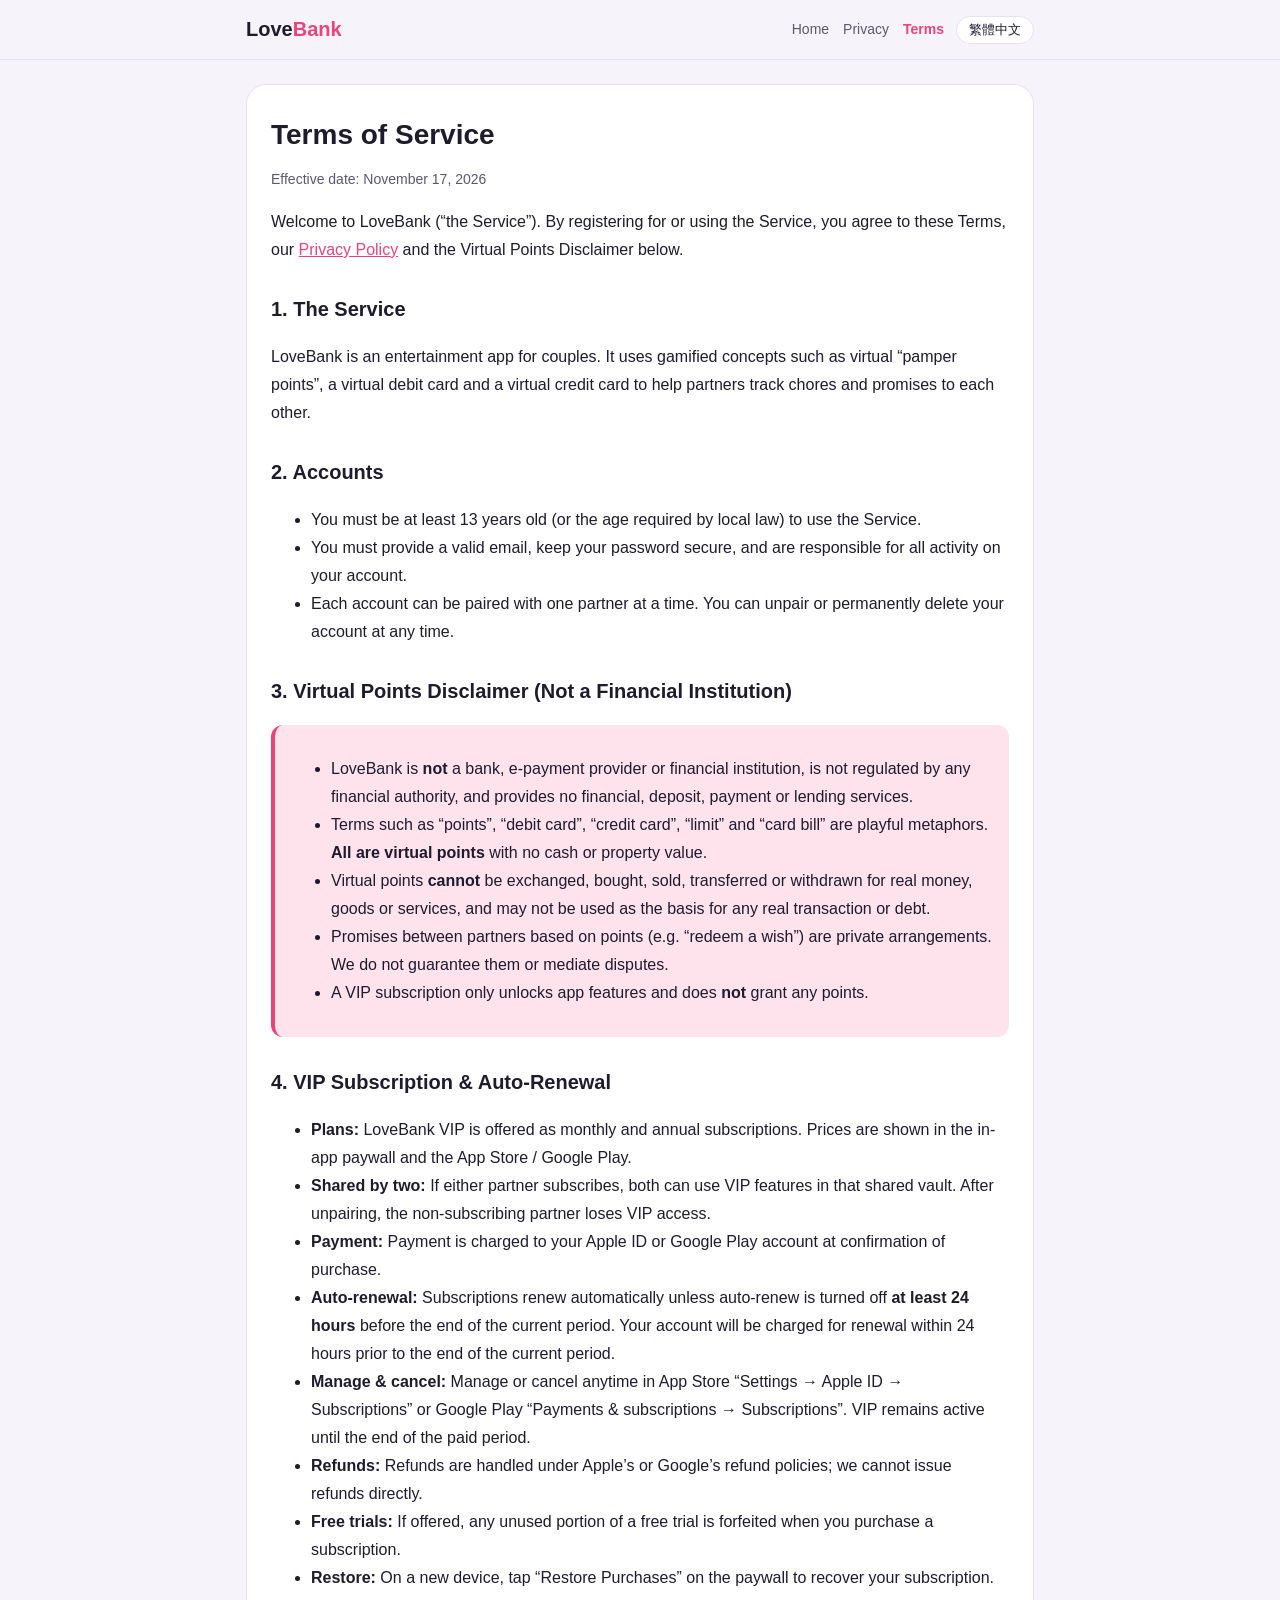
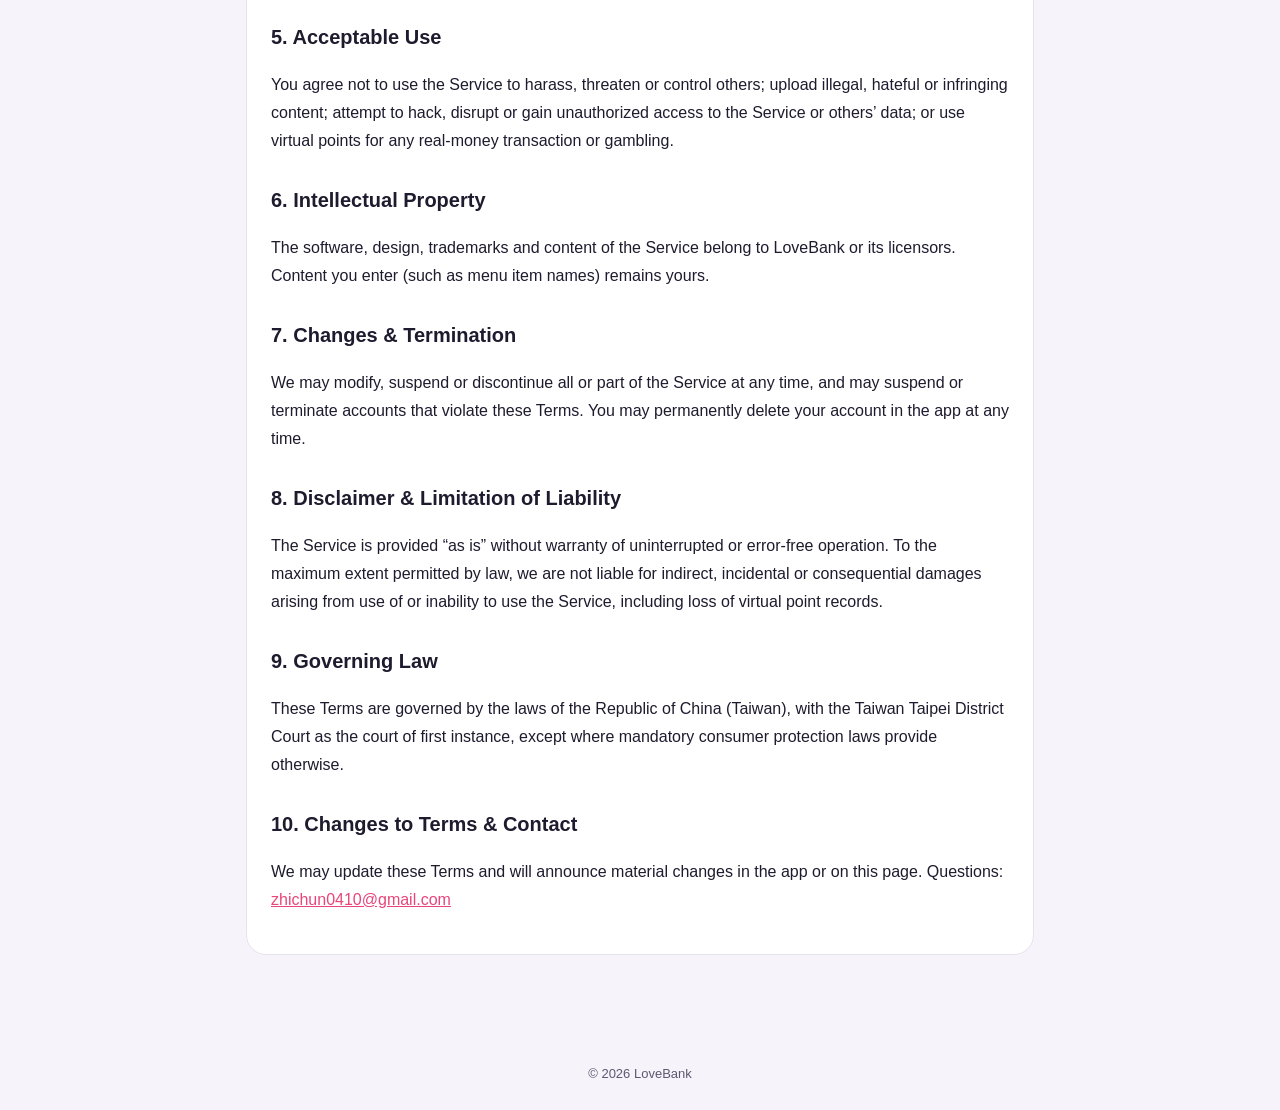
==== terms.html @ fd86a73c "LoveBank legal pages Co-Authored-By: Claude Opus 5.5 <noreply@anthropic.com>" ====
<!doctype html>
<html lang="zh-Hant">
<head>
  <meta charset="utf-8">
  <meta name="viewport" content="width=device-width, initial-scale=1">
  <title>LoveBank Terms of Service</title>
  <meta name="description" content="LoveBank 服務條款、自動續訂說明與虛擬點數免責聲明 / Terms of Service">
  <link rel="stylesheet" href="style.css">
  <script src="lang.js"></script>
</head>
<body>
  <header class="top">
    <div class="top-inner">
      <a class="brand" href="index.html">Love<span>Bank</span></a>
      <nav>
        <a href="index.html"><span data-lang="zh">首頁</span><span data-lang="en">Home</span></a>
        <a href="privacy.html"><span data-lang="zh">隱私權政策</span><span data-lang="en">Privacy</span></a>
        <a href="terms.html" aria-current="page"><span data-lang="zh">服務條款</span><span data-lang="en">Terms</span></a>
      </nav>
      <button class="lang-btn" id="lang-btn" type="button">English</button>
    </div>
  </header>

  <main>
    <!-- ======================= 繁體中文 ======================= -->
    <article class="card" data-lang="zh">
      <h1>服務條款</h1>
      <p class="muted">生效日期：2026 年 11 月 17 日</p>
      <p>歡迎使用 LoveBank（以下稱「本服務」）。當你註冊或使用本服務，即表示你已閱讀、瞭解並同意本條款、<a href="privacy.html">隱私權政策</a>與下方之虛擬點數免責聲明。</p>

      <h2>1. 服務說明</h2>
      <p>LoveBank 是一款提供情侶互動與記錄的娛樂型 App，透過「寵愛幣」虛擬點數、虛擬金融卡與虛擬信用卡等遊戲化設計，協助伴侶記錄家務分工與彼此的約定。</p>

      <h2>2. 帳號</h2>
      <ul>
        <li>你需年滿 13 歲（或你所在地區法律規定之年齡）始得使用本服務。</li>
        <li>你應提供正確的 Email 並妥善保管密碼，對帳號內的所有活動負責。</li>
        <li>每個帳號同一時間只能與一位伴侶配對。你可隨時解除綁定或永久刪除帳號。</li>
      </ul>

      <h2 id="disclaimer">3. 虛擬點數免責聲明（非真實金融機構）</h2>
      <div class="notice">
        <ul>
          <li>LoveBank <strong>不是</strong>銀行、電子支付機構或任何金融機構，未受任何金融主管機關監理，也不提供任何金融、存款、支付或借貸服務。</li>
          <li>App 內的「寵愛幣」、「金融卡」、「信用卡」、「額度」、「卡費」等名稱僅為遊戲化比喻，<strong>全部為虛擬點數</strong>，不具任何現金或財產價值。</li>
          <li>虛擬點數<strong>不可</strong>兌換、購買、出售、轉讓或提領為真實貨幣、商品或服務，亦不得作為任何交易或債務之依據。</li>
          <li>伴侶間依虛擬點數所做的約定（例如「兌換願望」）純屬雙方私下互動，本服務不保證其履行，亦不介入任何糾紛。</li>
          <li>VIP 訂閱僅解鎖 App 功能，<strong>不會</strong>增加任何虛擬點數。</li>
        </ul>
      </div>

      <h2 id="subscription">4. VIP 訂閱與自動續訂條款</h2>
      <ul>
        <li><strong>方案：</strong>LoveBank VIP 提供月訂閱與年訂閱，價格以 App 內付費牆及 App Store / Google Play 顯示為準。</li>
        <li><strong>雙人共享：</strong>情侶任一方訂閱，雙方皆可在該共享金庫中使用 VIP 功能。解除綁定後，未訂閱的一方將失去 VIP 權益。</li>
        <li><strong>付款：</strong>確認購買時，費用將從你的 Apple ID 或 Google Play 帳戶扣款。</li>
        <li><strong>自動續訂：</strong>訂閱將自動續訂，除非你在當期結束前<strong>至少 24 小時</strong>關閉自動續訂。續訂費用將於當期結束前 24 小時內扣款。</li>
        <li><strong>管理與取消：</strong>你可隨時至 App Store「設定 → Apple ID → 訂閱項目」或 Google Play「付款與訂閱 → 訂閱」管理或取消。取消後，VIP 權益持續至當期結束。</li>
        <li><strong>退款：</strong>退款依 Apple 或 Google 的退款政策處理，本服務無法直接退款。</li>
        <li><strong>免費試用：</strong>若有提供免費試用，未使用的試用期將在購買訂閱時作廢。</li>
        <li><strong>恢復購買：</strong>更換裝置時，可在付費牆點選「恢復購買」取回訂閱。</li>
      </ul>

      <h2>5. 使用規範</h2>
      <p>你同意不會：利用本服務騷擾、威脅或控制他人；上傳違法、仇恨或侵權內容；嘗試破解、干擾或未經授權存取本服務或他人資料；或將虛擬點數用於任何真實金錢交易或賭博。</p>

      <h2>6. 智慧財產權</h2>
      <p>本服務之軟體、介面設計、商標與內容之權利屬於 LoveBank 或其授權人。你自行輸入的內容（如價目表名稱）仍屬於你。</p>

      <h2>7. 服務變更與終止</h2>
      <p>我們得隨時修改、暫停或終止本服務之全部或一部分。若你違反本條款，我們得暫停或終止你的帳號。你可隨時於 App 內永久刪除帳號。</p>

      <h2>8. 免責與責任限制</h2>
      <p>本服務依「現況」提供，不保證不中斷或無錯誤。在法律允許的最大範圍內，我們不就因使用或無法使用本服務所生之間接、附帶或衍生損害負責，包括虛擬點數紀錄的遺失。</p>

      <h2>9. 準據法</h2>
      <p>本條款以中華民國（臺灣）法律為準據法，並以臺灣臺北地方法院為第一審管轄法院，但消費者保護法等強制規定另有規定者，從其規定。</p>

      <h2>10. 條款修改與聯絡方式</h2>
      <p>我們可能更新本條款，重大變更將於 App 或本網頁公告。如有疑問請來信：<a href="mailto:zhichun0410@gmail.com">zhichun0410@gmail.com</a></p>
    </article>

    <!-- ======================= English ======================= -->
    <article class="card" data-lang="en">
      <h1>Terms of Service</h1>
      <p class="muted">Effective date: November 17, 2026</p>
      <p>Welcome to LoveBank (“the Service”). By registering for or using the Service, you agree to these Terms, our <a href="privacy.html">Privacy Policy</a> and the Virtual Points Disclaimer below.</p>

      <h2>1. The Service</h2>
      <p>LoveBank is an entertainment app for couples. It uses gamified concepts such as virtual “pamper points”, a virtual debit card and a virtual credit card to help partners track chores and promises to each other.</p>

      <h2>2. Accounts</h2>
      <ul>
        <li>You must be at least 13 years old (or the age required by local law) to use the Service.</li>
        <li>You must provide a valid email, keep your password secure, and are responsible for all activity on your account.</li>
        <li>Each account can be paired with one partner at a time. You can unpair or permanently delete your account at any time.</li>
      </ul>

      <h2 id="disclaimer-en">3. Virtual Points Disclaimer (Not a Financial Institution)</h2>
      <div class="notice">
        <ul>
          <li>LoveBank is <strong>not</strong> a bank, e-payment provider or financial institution, is not regulated by any financial authority, and provides no financial, deposit, payment or lending services.</li>
          <li>Terms such as “points”, “debit card”, “credit card”, “limit” and “card bill” are playful metaphors. <strong>All are virtual points</strong> with no cash or property value.</li>
          <li>Virtual points <strong>cannot</strong> be exchanged, bought, sold, transferred or withdrawn for real money, goods or services, and may not be used as the basis for any real transaction or debt.</li>
          <li>Promises between partners based on points (e.g. “redeem a wish”) are private arrangements. We do not guarantee them or mediate disputes.</li>
          <li>A VIP subscription only unlocks app features and does <strong>not</strong> grant any points.</li>
        </ul>
      </div>

      <h2 id="subscription-en">4. VIP Subscription &amp; Auto-Renewal</h2>
      <ul>
        <li><strong>Plans:</strong> LoveBank VIP is offered as monthly and annual subscriptions. Prices are shown in the in-app paywall and the App Store / Google Play.</li>
        <li><strong>Shared by two:</strong> If either partner subscribes, both can use VIP features in that shared vault. After unpairing, the non-subscribing partner loses VIP access.</li>
        <li><strong>Payment:</strong> Payment is charged to your Apple ID or Google Play account at confirmation of purchase.</li>
        <li><strong>Auto-renewal:</strong> Subscriptions renew automatically unless auto-renew is turned off <strong>at least 24 hours</strong> before the end of the current period. Your account will be charged for renewal within 24 hours prior to the end of the current period.</li>
        <li><strong>Manage &amp; cancel:</strong> Manage or cancel anytime in App Store “Settings → Apple ID → Subscriptions” or Google Play “Payments &amp; subscriptions → Subscriptions”. VIP remains active until the end of the paid period.</li>
        <li><strong>Refunds:</strong> Refunds are handled under Apple’s or Google’s refund policies; we cannot issue refunds directly.</li>
        <li><strong>Free trials:</strong> If offered, any unused portion of a free trial is forfeited when you purchase a subscription.</li>
        <li><strong>Restore:</strong> On a new device, tap “Restore Purchases” on the paywall to recover your subscription.</li>
      </ul>

      <h2>5. Acceptable Use</h2>
      <p>You agree not to use the Service to harass, threaten or control others; upload illegal, hateful or infringing content; attempt to hack, disrupt or gain unauthorized access to the Service or others’ data; or use virtual points for any real-money transaction or gambling.</p>

      <h2>6. Intellectual Property</h2>
      <p>The software, design, trademarks and content of the Service belong to LoveBank or its licensors. Content you enter (such as menu item names) remains yours.</p>

      <h2>7. Changes &amp; Termination</h2>
      <p>We may modify, suspend or discontinue all or part of the Service at any time, and may suspend or terminate accounts that violate these Terms. You may permanently delete your account in the app at any time.</p>

      <h2>8. Disclaimer &amp; Limitation of Liability</h2>
      <p>The Service is provided “as is” without warranty of uninterrupted or error-free operation. To the maximum extent permitted by law, we are not liable for indirect, incidental or consequential damages arising from use of or inability to use the Service, including loss of virtual point records.</p>

      <h2>9. Governing Law</h2>
      <p>These Terms are governed by the laws of the Republic of China (Taiwan), with the Taiwan Taipei District Court as the court of first instance, except where mandatory consumer protection laws provide otherwise.</p>

      <h2>10. Changes to Terms &amp; Contact</h2>
      <p>We may update these Terms and will announce material changes in the app or on this page. Questions: <a href="mailto:zhichun0410@gmail.com">zhichun0410@gmail.com</a></p>
    </article>
  </main>
  <footer>© 2026 LoveBank</footer>
  <script>
    // 英文版錨點對應：terms.html#disclaimer / #subscription 在英文模式自動捲到英文段落
    (function () {
      function jump() {
        if (document.documentElement.lang !== 'en') return;
        var h = location.hash.replace('#', '');
        if (h === 'disclaimer' || h === 'subscription') {
          var el = document.getElementById(h + '-en');
          if (el) el.scrollIntoView();
        }
      }
      window.addEventListener('load', jump);
      window.addEventListener('hashchange', jump);
    })();
  </script>
</body>
</html>
---- style.css ----
:root {
  --bg: #f6f3fa;
  --surface: #ffffff;
  --ink: #1e1b2e;
  --muted: #5d5870;
  --primary: #e8457a;
  --primary-soft: #ffe3ec;
  --border: #e7e2ef;
}
@media (prefers-color-scheme: dark) {
  :root {
    --bg: #14121c;
    --surface: #1e1b2a;
    --ink: #f1eef8;
    --muted: #b4aec4;
    --primary: #ff7ea6;
    --primary-soft: #3a2232;
    --border: #2e2a3d;
  }
}
* { box-sizing: border-box; }
html { -webkit-text-size-adjust: 100%; }
body {
  margin: 0;
  background: var(--bg);
  color: var(--ink);
  font-family: -apple-system, BlinkMacSystemFont, "PingFang TC", "Noto Sans TC", "Microsoft JhengHei", "Segoe UI", sans-serif;
  line-height: 1.75;
}
header.top {
  position: sticky; top: 0; z-index: 10;
  background: color-mix(in srgb, var(--bg) 88%, transparent);
  backdrop-filter: blur(10px);
  border-bottom: 1px solid var(--border);
}
.top-inner {
  max-width: 820px; margin: 0 auto; padding: 12px 16px;
  display: flex; align-items: center; gap: 12px; flex-wrap: wrap;
}
.brand { font-weight: 900; font-size: 20px; color: var(--ink); text-decoration: none; }
.brand span { color: var(--primary); }
nav { display: flex; gap: 14px; flex-wrap: wrap; margin-left: auto; }
nav a { color: var(--muted); text-decoration: none; font-size: 14px; }
nav a[aria-current="page"] { color: var(--primary); font-weight: 700; }
.lang-btn {
  border: 1px solid var(--border); background: var(--surface); color: var(--ink);
  border-radius: 999px; padding: 4px 12px; font-size: 13px; cursor: pointer;
}
main { max-width: 820px; margin: 0 auto; padding: 24px 16px 64px; }
.card {
  background: var(--surface); border: 1px solid var(--border);
  border-radius: 20px; padding: 24px; margin-bottom: 20px;
}
h1 { font-size: 28px; line-height: 1.3; margin: 8px 0 4px; }
h2 { font-size: 20px; margin: 28px 0 8px; scroll-margin-top: 80px; }
h3 { font-size: 16px; margin: 20px 0 6px; }
p, li { color: var(--ink); overflow-wrap: anywhere; }
.muted { color: var(--muted); font-size: 14px; }
.notice {
  background: var(--primary-soft); border-left: 4px solid var(--primary);
  padding: 14px 16px; border-radius: 12px; margin: 16px 0;
}
.hero { text-align: center; padding: 32px 16px; }
.hero .emoji { font-size: 64px; }
.links { display: grid; grid-template-columns: repeat(auto-fit, minmax(220px, 1fr)); gap: 12px; }
.links a {
  display: block; text-decoration: none; color: var(--ink);
  background: var(--surface); border: 1px solid var(--border);
  border-radius: 16px; padding: 18px;
}
.links a strong { display: block; color: var(--primary); }
a { color: var(--primary); }
footer { text-align: center; color: var(--muted); font-size: 13px; padding: 24px 16px; }

/* 語言切換 */
[data-lang="en"] { display: none; }
html[lang="en"] [data-lang="zh"] { display: none; }
html[lang="en"] [data-lang="en"] { display: revert; }
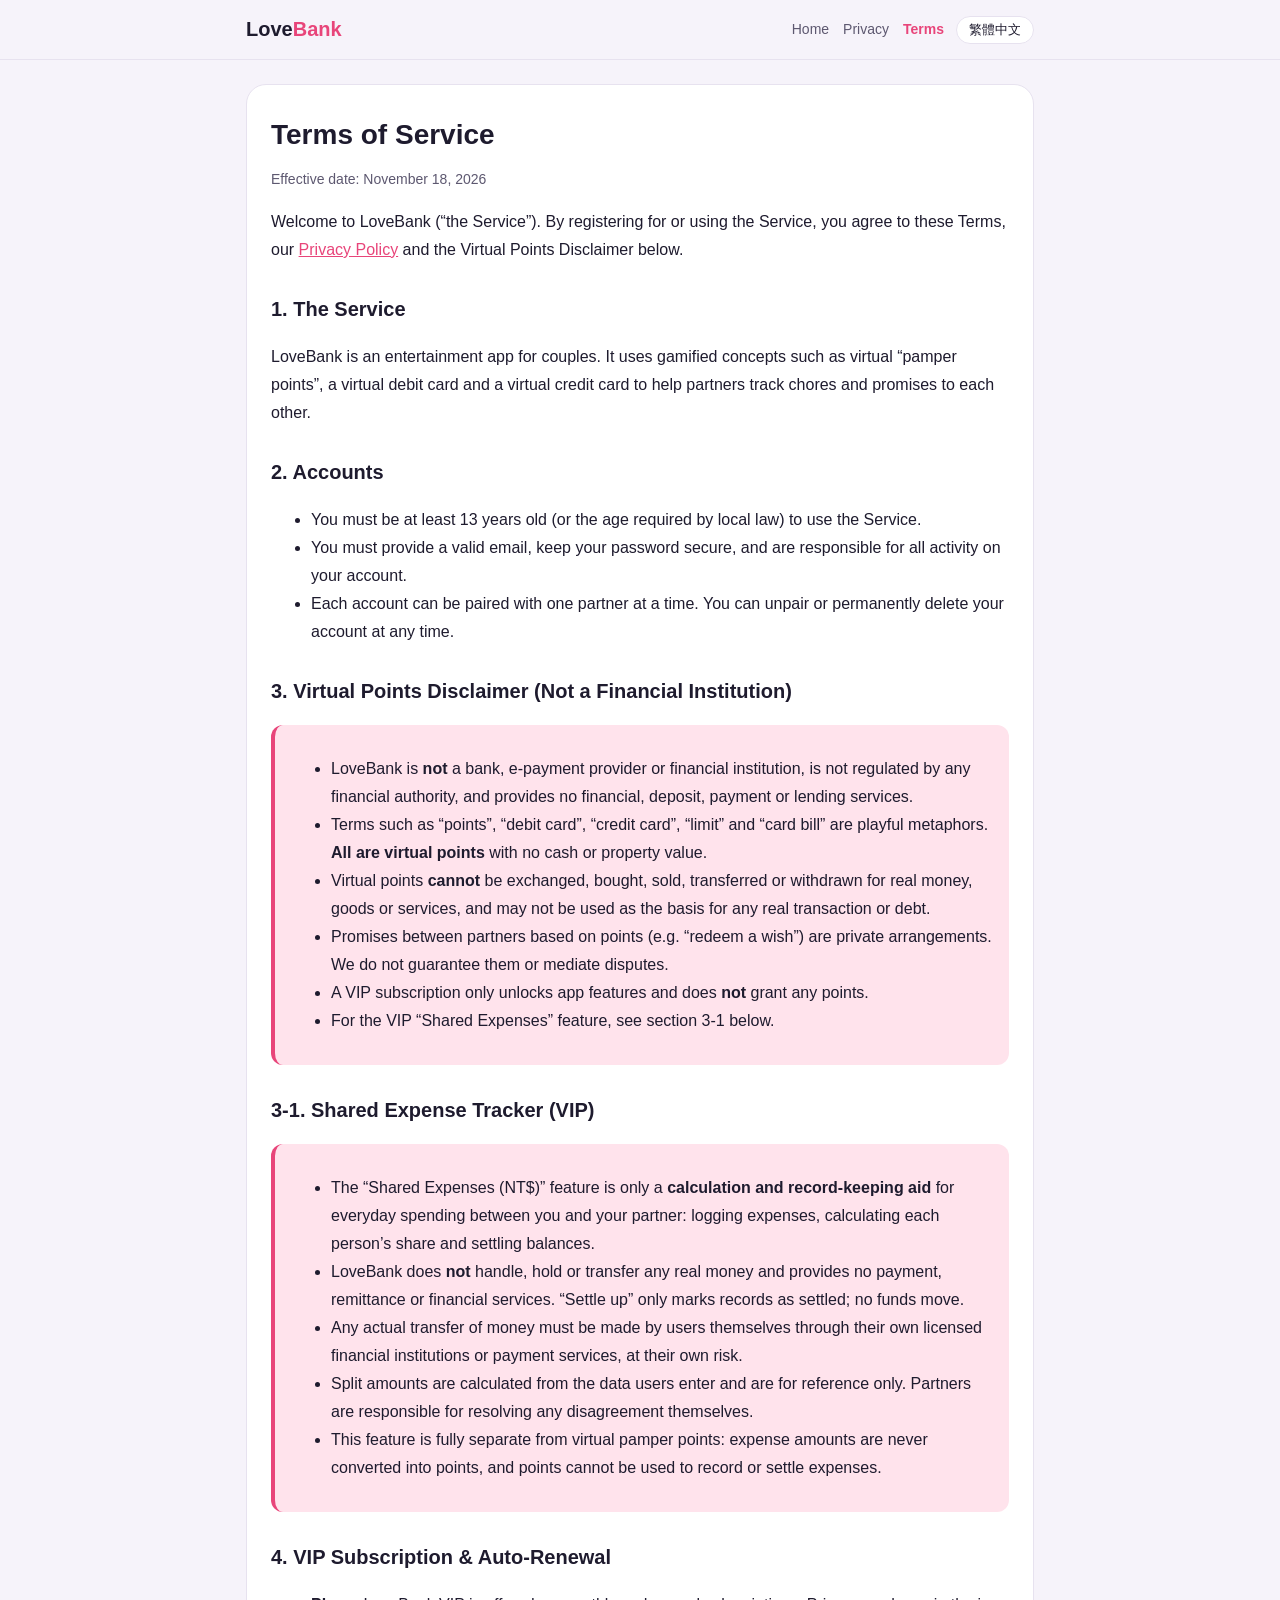
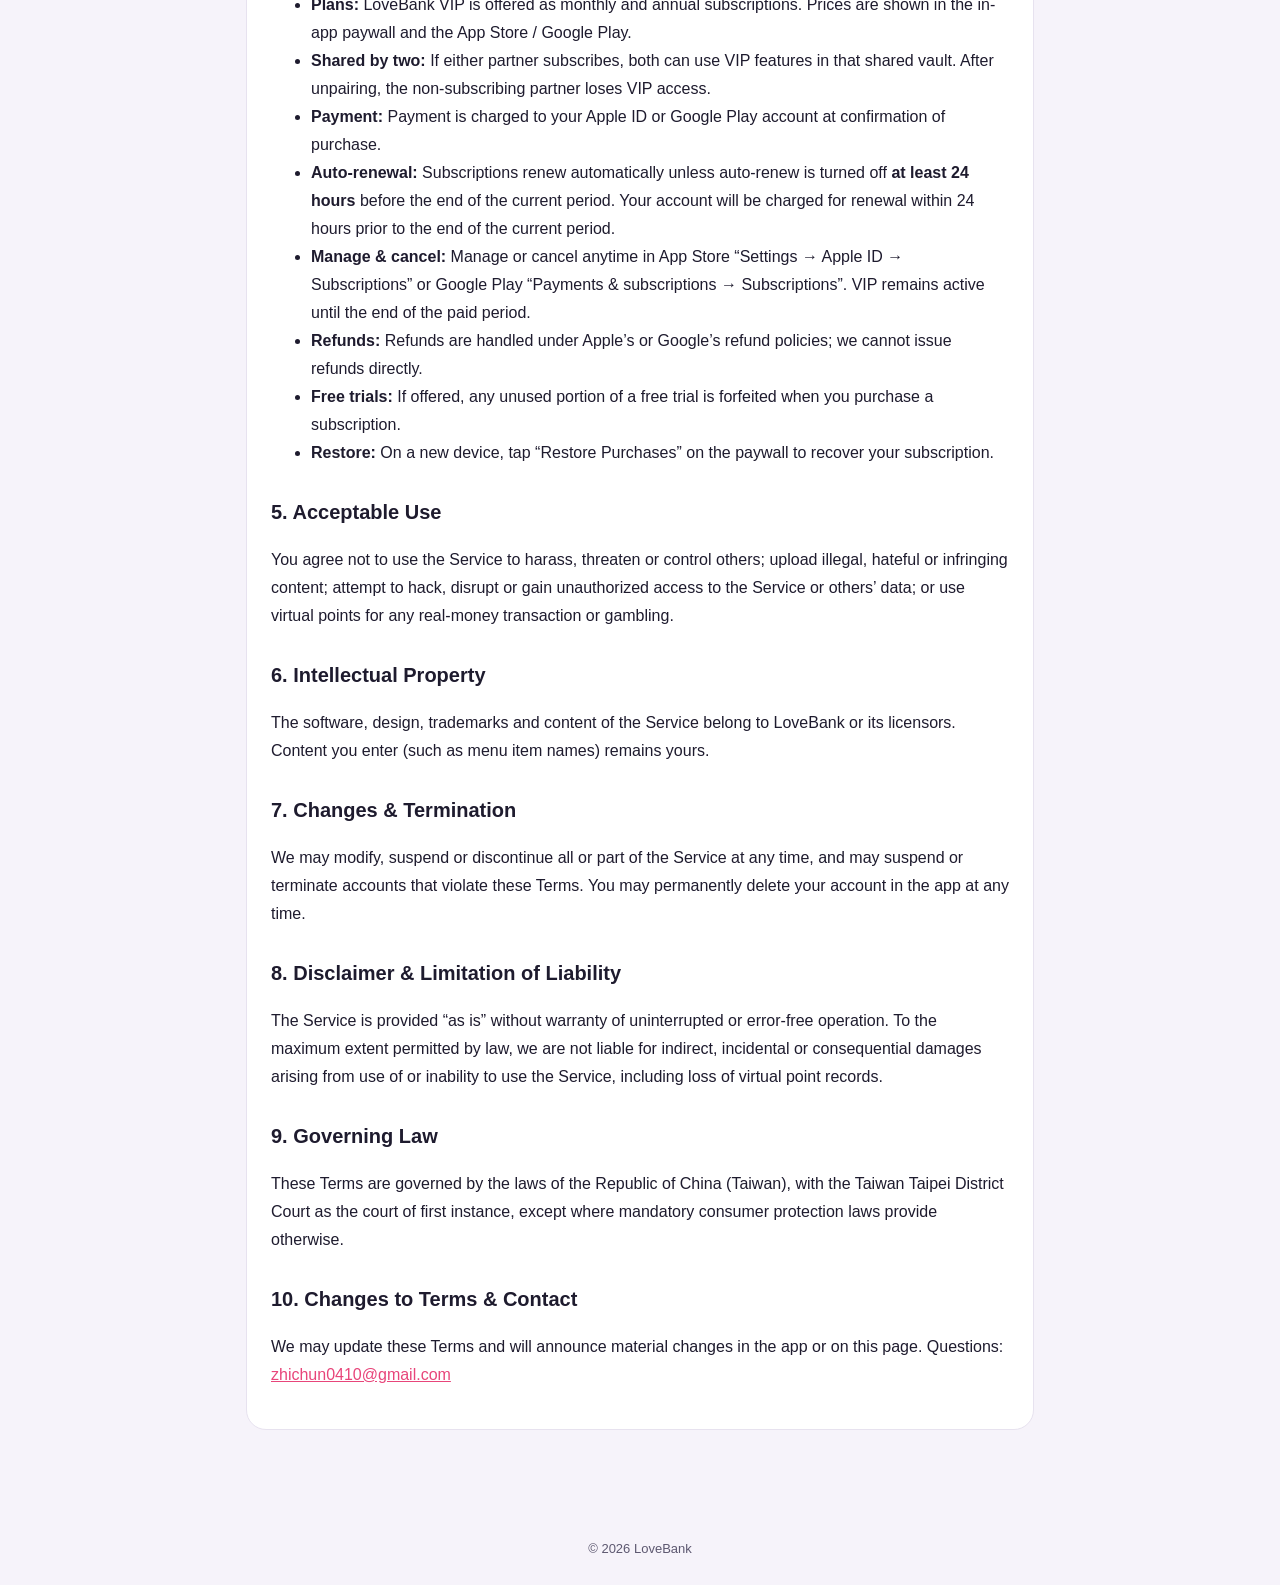
==== commit f37d130d: "Add shared expense (NT$) disclaimer and privacy details Co-Authored-By: Claude Opus 5.5 <noreply@ant" ====
--- a/terms.html
+++ b/terms.html
@@ -25,7 +25,7 @@
     <!-- ======================= 繁體中文 ======================= -->
     <article class="card" data-lang="zh">
       <h1>服務條款</h1>
-      <p class="muted">生效日期：2026 年 11 月 17 日</p>
+      <p class="muted">生效日期：2026 年 11 月 18 日</p>
       <p>歡迎使用 LoveBank（以下稱「本服務」）。當你註冊或使用本服務，即表示你已閱讀、瞭解並同意本條款、<a href="privacy.html">隱私權政策</a>與下方之虛擬點數免責聲明。</p>
 
       <h2>1. 服務說明</h2>
@@ -46,6 +46,18 @@
           <li>虛擬點數<strong>不可</strong>兌換、購買、出售、轉讓或提領為真實貨幣、商品或服務，亦不得作為任何交易或債務之依據。</li>
           <li>伴侶間依虛擬點數所做的約定（例如「兌換願望」）純屬雙方私下互動，本服務不保證其履行，亦不介入任何糾紛。</li>
           <li>VIP 訂閱僅解鎖 App 功能，<strong>不會</strong>增加任何虛擬點數。</li>
+          <li>VIP 的「真實共同記帳」功能請另見下方第 3-1 條說明。</li>
+        </ul>
+      </div>
+
+      <h2 id="expense">3-1. 真實共同記帳功能說明（VIP）</h2>
+      <div class="notice">
+        <ul>
+          <li>「真實共同記帳（NT$）」僅為你與伴侶之間日常收支的<strong>計算與記帳輔助工具</strong>，協助記錄支出、計算分攤金額與結清差額。</li>
+          <li>LoveBank <strong>不經手、不保管、不轉移</strong>任何真實資金，也不提供支付、匯款、代收代付或任何金融服務。「一鍵結清」僅將帳目標記為已結清，不會產生任何實際金流。</li>
+          <li>實際資金轉移須由使用者透過各自合法之金融機構或支付服務自行完成，相關風險與責任由使用者自行承擔。</li>
+          <li>分攤金額依使用者輸入之資料計算，僅供參考；雙方對金額有爭議時，應自行協商，本服務不介入。</li>
+          <li>此功能與虛擬寵愛幣完全獨立，記帳金額不會轉換為寵愛幣，寵愛幣亦不可用於記帳或結清。</li>
         </ul>
       </div>
 
@@ -83,7 +95,7 @@
     <!-- ======================= English ======================= -->
     <article class="card" data-lang="en">
       <h1>Terms of Service</h1>
-      <p class="muted">Effective date: November 17, 2026</p>
+      <p class="muted">Effective date: November 18, 2026</p>
       <p>Welcome to LoveBank (“the Service”). By registering for or using the Service, you agree to these Terms, our <a href="privacy.html">Privacy Policy</a> and the Virtual Points Disclaimer below.</p>
 
       <h2>1. The Service</h2>
@@ -104,6 +116,18 @@
           <li>Virtual points <strong>cannot</strong> be exchanged, bought, sold, transferred or withdrawn for real money, goods or services, and may not be used as the basis for any real transaction or debt.</li>
           <li>Promises between partners based on points (e.g. “redeem a wish”) are private arrangements. We do not guarantee them or mediate disputes.</li>
           <li>A VIP subscription only unlocks app features and does <strong>not</strong> grant any points.</li>
+          <li>For the VIP “Shared Expenses” feature, see section 3-1 below.</li>
+        </ul>
+      </div>
+
+      <h2 id="expense-en">3-1. Shared Expense Tracker (VIP)</h2>
+      <div class="notice">
+        <ul>
+          <li>The “Shared Expenses (NT$)” feature is only a <strong>calculation and record-keeping aid</strong> for everyday spending between you and your partner: logging expenses, calculating each person’s share and settling balances.</li>
+          <li>LoveBank does <strong>not</strong> handle, hold or transfer any real money and provides no payment, remittance or financial services. “Settle up” only marks records as settled; no funds move.</li>
+          <li>Any actual transfer of money must be made by users themselves through their own licensed financial institutions or payment services, at their own risk.</li>
+          <li>Split amounts are calculated from the data users enter and are for reference only. Partners are responsible for resolving any disagreement themselves.</li>
+          <li>This feature is fully separate from virtual pamper points: expense amounts are never converted into points, and points cannot be used to record or settle expenses.</li>
         </ul>
       </div>
 
@@ -145,7 +169,7 @@
       function jump() {
         if (document.documentElement.lang !== 'en') return;
         var h = location.hash.replace('#', '');
-        if (h === 'disclaimer' || h === 'subscription') {
+        if (h === 'disclaimer' || h === 'subscription' || h === 'expense') {
           var el = document.getElementById(h + '-en');
           if (el) el.scrollIntoView();
         }
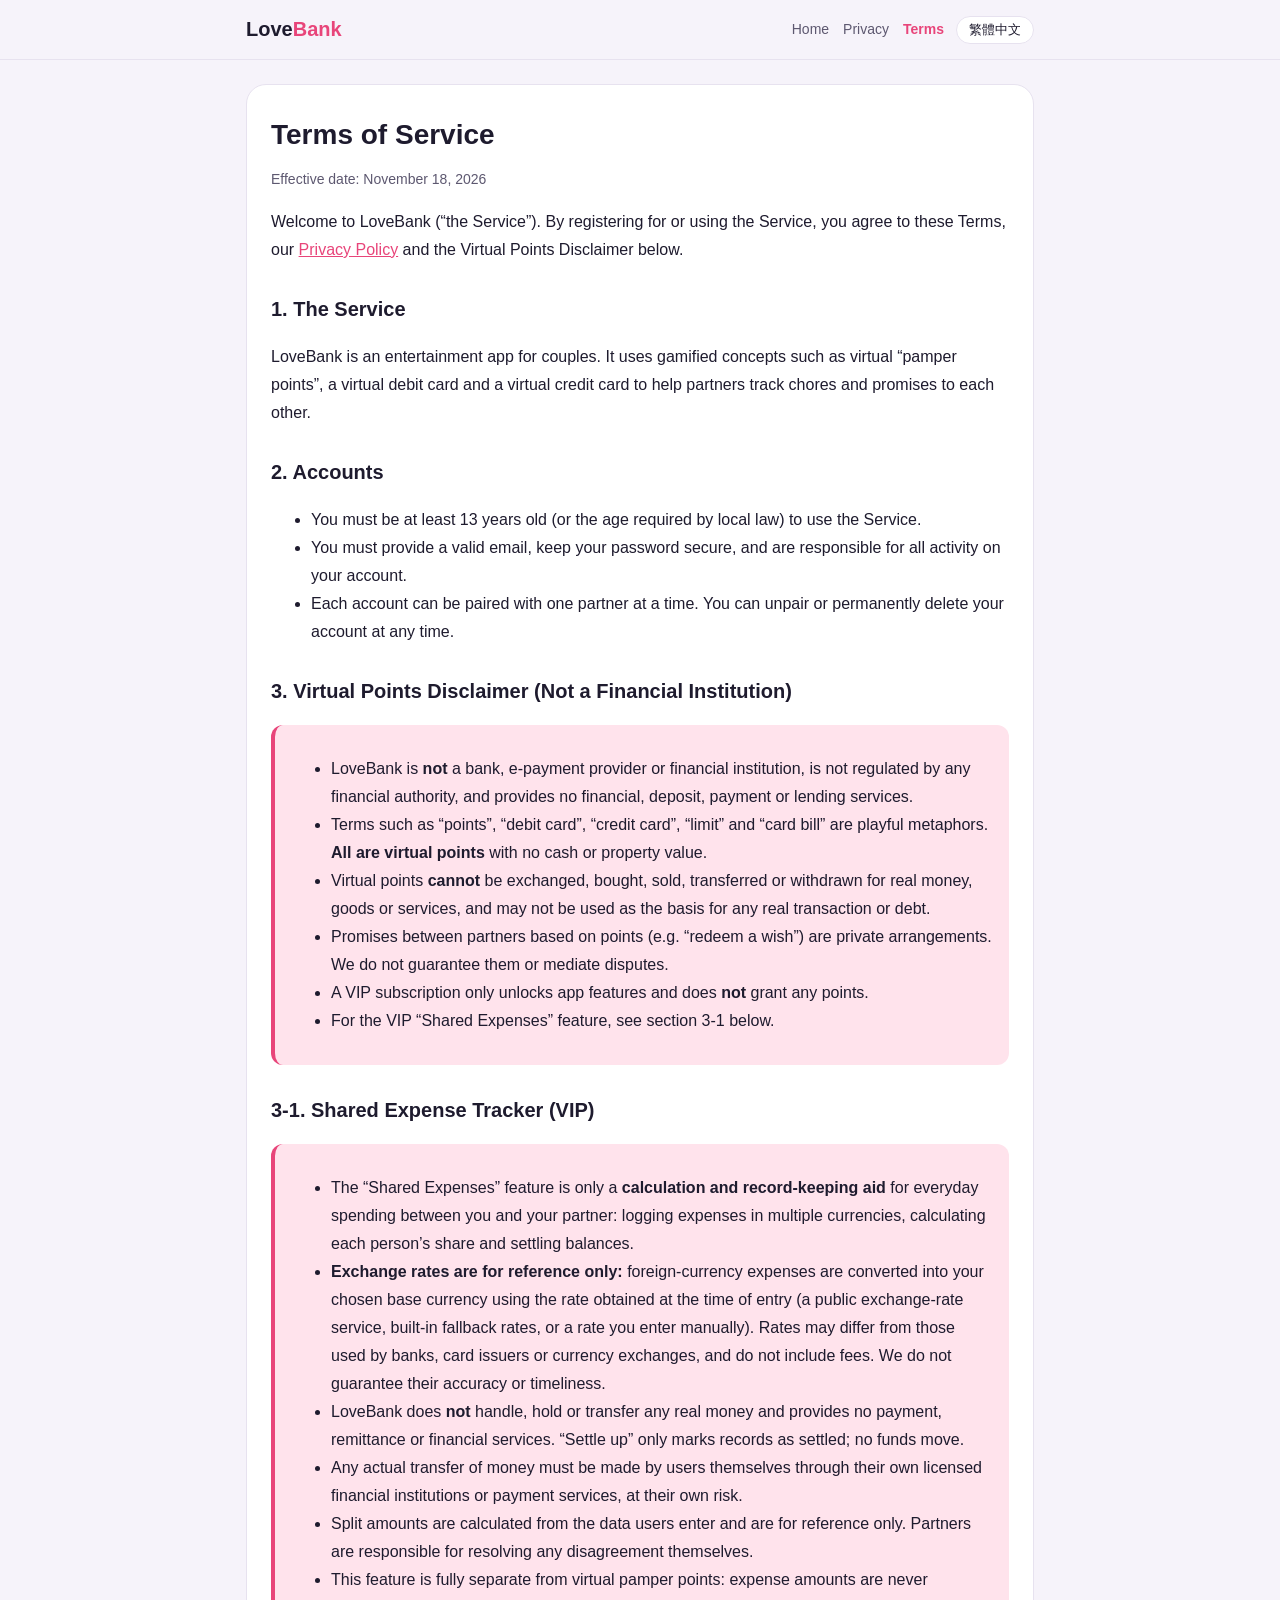
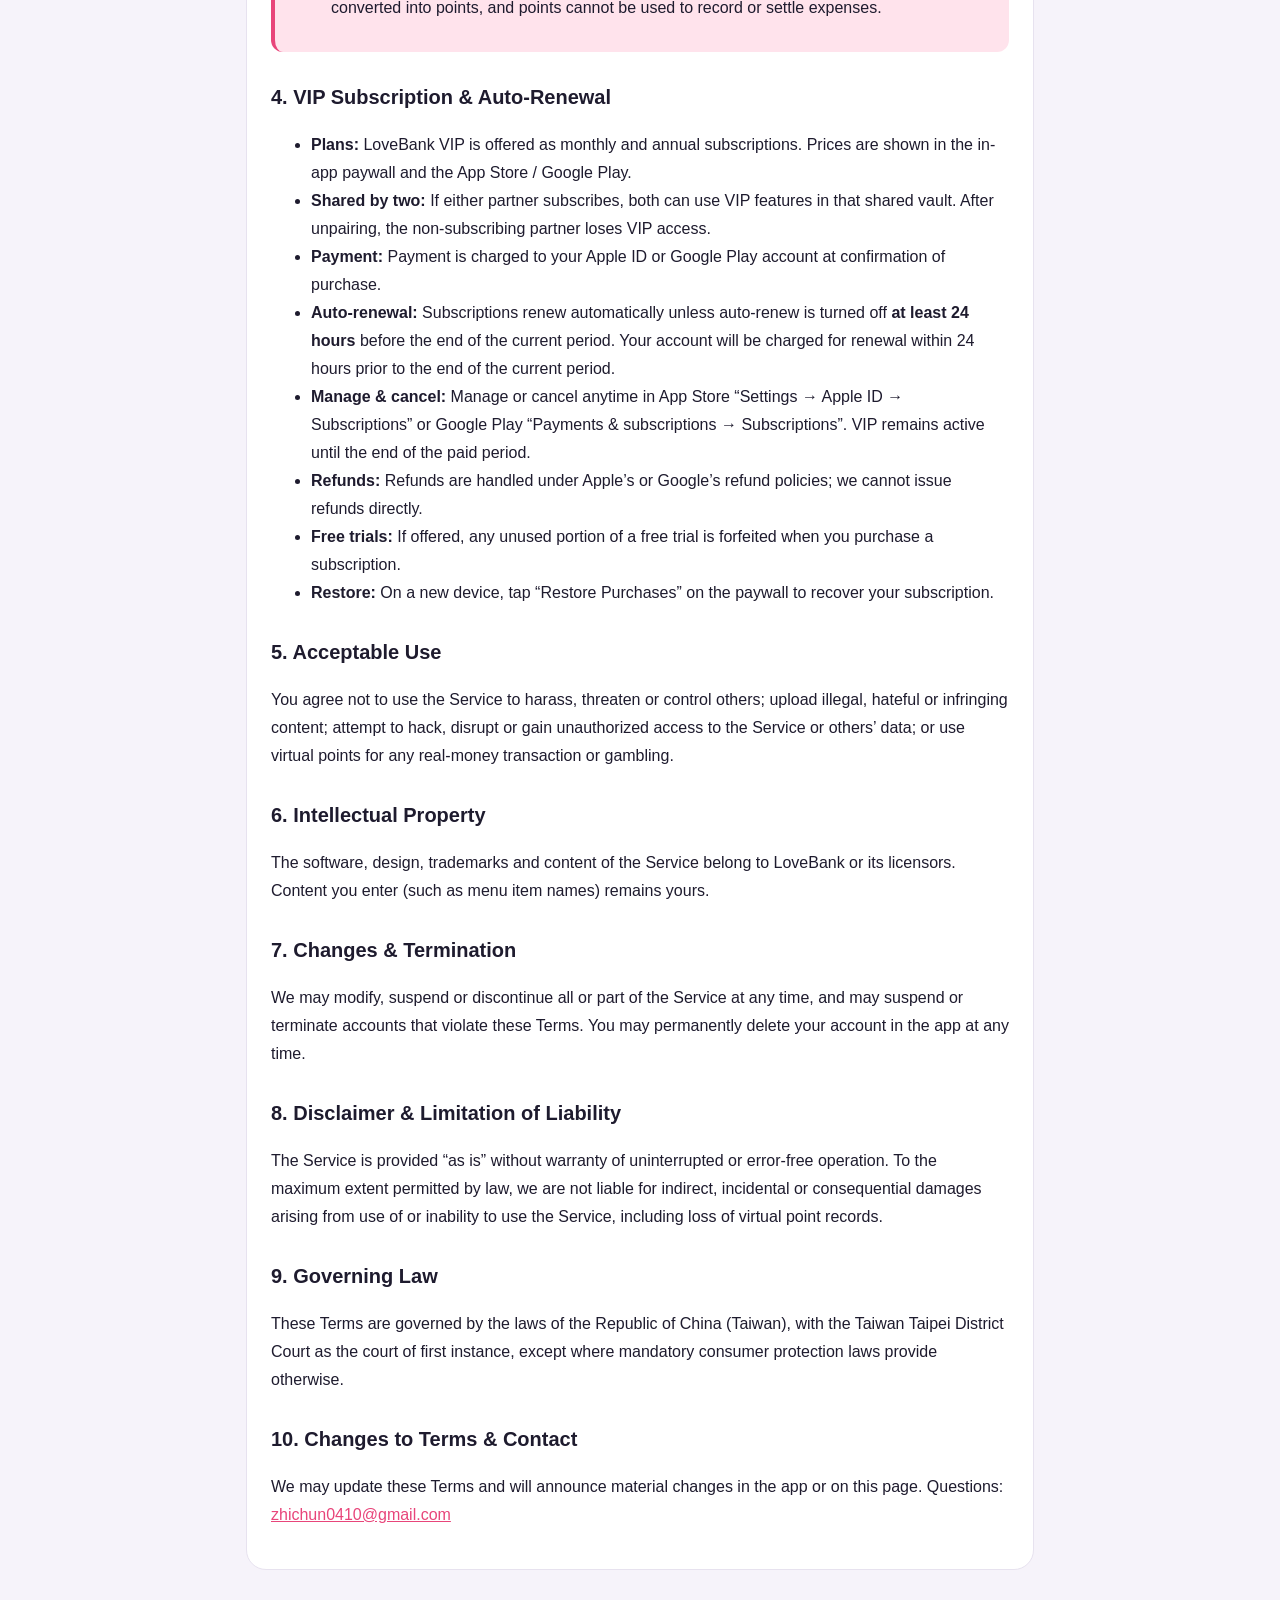
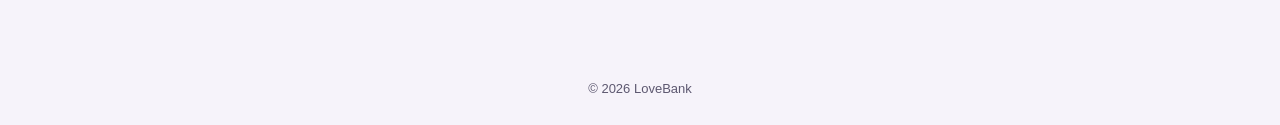
==== commit 19b8b9ef: "Update legal pages: multi-currency, exchange rates, time zone, push notifications (zh/en)" ====
--- a/terms.html
+++ b/terms.html
@@ -53,7 +53,8 @@
       <h2 id="expense">3-1. 真實共同記帳功能說明（VIP）</h2>
       <div class="notice">
         <ul>
-          <li>「真實共同記帳（NT$）」僅為你與伴侶之間日常收支的<strong>計算與記帳輔助工具</strong>，協助記錄支出、計算分攤金額與結清差額。</li>
+          <li>「真實共同記帳」僅為你與伴侶之間日常收支的<strong>計算與記帳輔助工具</strong>，協助記錄支出、計算分攤金額與結清差額，支援多種幣別。</li>
+          <li><strong>匯率僅供參考：</strong>外幣支出依記帳當時取得的匯率（公開匯率服務、內建備援匯率或你手動輸入的匯率）換算為你們設定的基準幣別。匯率可能與銀行、信用卡或實際兌換時的匯率及手續費不同，本服務不保證其即時性或正確性。</li>
           <li>LoveBank <strong>不經手、不保管、不轉移</strong>任何真實資金，也不提供支付、匯款、代收代付或任何金融服務。「一鍵結清」僅將帳目標記為已結清，不會產生任何實際金流。</li>
           <li>實際資金轉移須由使用者透過各自合法之金融機構或支付服務自行完成，相關風險與責任由使用者自行承擔。</li>
           <li>分攤金額依使用者輸入之資料計算，僅供參考；雙方對金額有爭議時，應自行協商，本服務不介入。</li>
@@ -123,7 +124,8 @@
       <h2 id="expense-en">3-1. Shared Expense Tracker (VIP)</h2>
       <div class="notice">
         <ul>
-          <li>The “Shared Expenses (NT$)” feature is only a <strong>calculation and record-keeping aid</strong> for everyday spending between you and your partner: logging expenses, calculating each person’s share and settling balances.</li>
+          <li>The “Shared Expenses” feature is only a <strong>calculation and record-keeping aid</strong> for everyday spending between you and your partner: logging expenses in multiple currencies, calculating each person’s share and settling balances.</li>
+          <li><strong>Exchange rates are for reference only:</strong> foreign-currency expenses are converted into your chosen base currency using the rate obtained at the time of entry (a public exchange-rate service, built-in fallback rates, or a rate you enter manually). Rates may differ from those used by banks, card issuers or currency exchanges, and do not include fees. We do not guarantee their accuracy or timeliness.</li>
           <li>LoveBank does <strong>not</strong> handle, hold or transfer any real money and provides no payment, remittance or financial services. “Settle up” only marks records as settled; no funds move.</li>
           <li>Any actual transfer of money must be made by users themselves through their own licensed financial institutions or payment services, at their own risk.</li>
           <li>Split amounts are calculated from the data users enter and are for reference only. Partners are responsible for resolving any disagreement themselves.</li>
